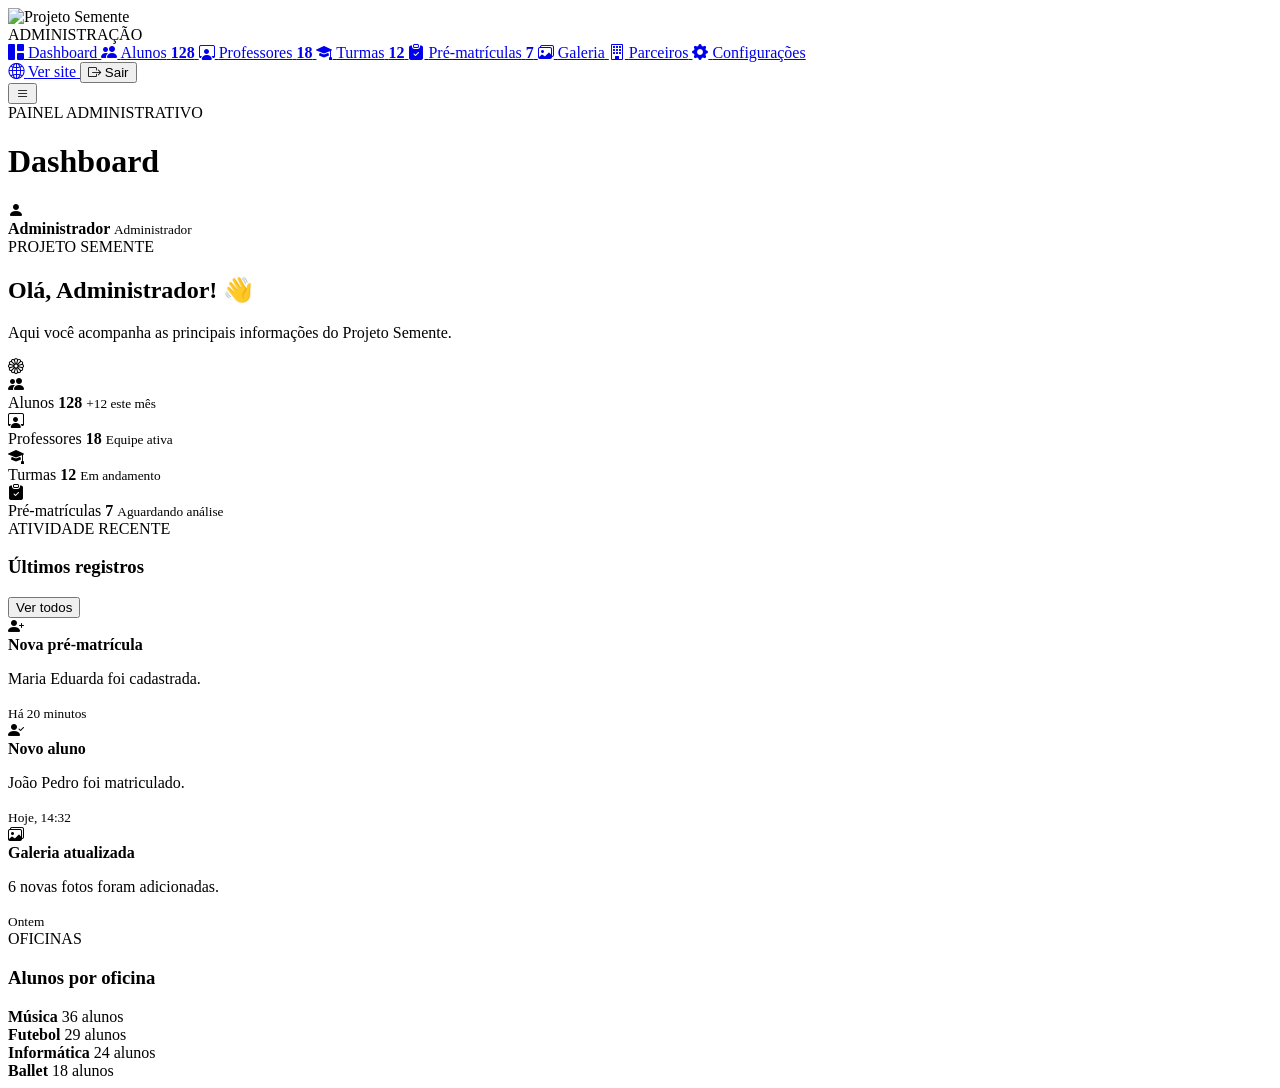
==== admin.html @ 44151a9a "Add files via upload" ====
<!DOCTYPE html>
<html lang="pt-BR">

<head>

    <meta charset="UTF-8">

    <meta
        name="viewport"
        content="width=device-width, initial-scale=1.0">

    <title>Painel Administrativo | Projeto Semente</title>

    <link
        rel="icon"
        type="image/png"
        href="assets/img/favicon.png">

    <link
        rel="preconnect"
        href="https://fonts.googleapis.com">

    <link
        rel="preconnect"
        href="https://fonts.gstatic.com"
        crossorigin>

    <link
        href="https://fonts.googleapis.com/css2?family=Poppins:wght@300;400;500;600;700;800&display=swap"
        rel="stylesheet">

    <link
        rel="stylesheet"
        href="https://cdn.jsdelivr.net/npm/bootstrap-icons@1.13.1/font/bootstrap-icons.min.css">

    <link
        rel="stylesheet"
        href="assets/css/admin.css">

</head>

<body>

<div class="admin-layout">

    <!-- =====================================================
         SIDEBAR
    ====================================================== -->

    <aside class="sidebar" id="sidebar">

        <div class="sidebar-logo">

            <img
                src="assets/img/logo-branca1.png"
                alt="Projeto Semente">

        </div>

        <div class="sidebar-label">
            ADMINISTRAÇÃO
        </div>

        <nav class="sidebar-menu">

            <a
                href="#"
                class="menu-item active">

                <i class="bi bi-grid-1x2-fill"></i>

                <span>Dashboard</span>

            </a>

            <a href="#" class="menu-item">

                <i class="bi bi-people-fill"></i>

                <span>Alunos</span>

                <b>128</b>

            </a>

            <a href="#" class="menu-item">

                <i class="bi bi-person-workspace"></i>

                <span>Professores</span>

                <b>18</b>

            </a>

            <a href="#" class="menu-item">

                <i class="bi bi-mortarboard-fill"></i>

                <span>Turmas</span>

                <b>12</b>

            </a>

            <a href="#" class="menu-item">

                <i class="bi bi-clipboard-check-fill"></i>

                <span>Pré-matrículas</span>

                <b class="badge">7</b>

            </a>

            <a href="#" class="menu-item">

                <i class="bi bi-images"></i>

                <span>Galeria</span>

            </a>

            <a href="#" class="menu-item">

                <i class="bi bi-building"></i>

                <span>Parceiros</span>

            </a>

            <a href="#" class="menu-item">

                <i class="bi bi-gear-fill"></i>

                <span>Configurações</span>

            </a>

        </nav>

        <div class="sidebar-bottom">

            <a
                href="index.html"
                class="menu-item">

                <i class="bi bi-globe2"></i>

                <span>Ver site</span>

            </a>

            <button
                type="button"
                id="btnSair"
                class="menu-item logout">

                <i class="bi bi-box-arrow-right"></i>

                <span>Sair</span>

            </button>

        </div>

    </aside>


    <!-- =====================================================
         CONTEÚDO
    ====================================================== -->

    <main class="admin-main">

        <header class="admin-header">

            <button
                id="btnSidebar"
                class="mobile-menu">

                <i class="bi bi-list"></i>

            </button>

            <div>

                <span class="header-label">
                    PAINEL ADMINISTRATIVO
                </span>

                <h1>
                    Dashboard
                </h1>

            </div>

            <div class="admin-user">

                <div class="user-avatar">

                    <i class="bi bi-person-fill"></i>

                </div>

                <div>

                    <strong id="nomeUsuario">
                        Administrador
                    </strong>

                    <small>
                        Administrador
                    </small>

                </div>

            </div>

        </header>


        <!-- =================================================
             DASHBOARD
        ================================================== -->

        <section class="dashboard">

            <div class="welcome-card">

                <div>

                    <span>
                        PROJETO SEMENTE
                    </span>

                    <h2>
                        Olá, Administrador! 👋
                    </h2>

                    <p>
                        Aqui você acompanha as principais
                        informações do Projeto Semente.
                    </p>

                </div>

                <i class="bi bi-flower1"></i>

            </div>


            <!-- CARDS -->

            <div class="stats-grid">

                <article class="stat-card">

                    <div class="stat-icon green">
                        <i class="bi bi-people-fill"></i>
                    </div>

                    <div>
                        <span>Alunos</span>
                        <strong>128</strong>
                        <small>
                            +12 este mês
                        </small>
                    </div>

                </article>


                <article class="stat-card">

                    <div class="stat-icon blue">
                        <i class="bi bi-person-workspace"></i>
                    </div>

                    <div>
                        <span>Professores</span>
                        <strong>18</strong>
                        <small>
                            Equipe ativa
                        </small>
                    </div>

                </article>


                <article class="stat-card">

                    <div class="stat-icon orange">
                        <i class="bi bi-mortarboard-fill"></i>
                    </div>

                    <div>
                        <span>Turmas</span>
                        <strong>12</strong>
                        <small>
                            Em andamento
                        </small>
                    </div>

                </article>


                <article class="stat-card">

                    <div class="stat-icon purple">
                        <i class="bi bi-clipboard-check-fill"></i>
                    </div>

                    <div>
                        <span>Pré-matrículas</span>
                        <strong>7</strong>
                        <small>
                            Aguardando análise
                        </small>
                    </div>

                </article>

            </div>


            <!-- =================================================
                 ATIVIDADES
            ================================================== -->

            <div class="dashboard-grid">

                <section class="panel">

                    <div class="panel-header">

                        <div>

                            <span>
                                ATIVIDADE RECENTE
                            </span>

                            <h3>
                                Últimos registros
                            </h3>

                        </div>

                        <button>
                            Ver todos
                        </button>

                    </div>

                    <div class="activity-list">

                        <div class="activity">

                            <div class="activity-icon green">
                                <i class="bi bi-person-plus-fill"></i>
                            </div>

                            <div>

                                <strong>
                                    Nova pré-matrícula
                                </strong>

                                <p>
                                    Maria Eduarda foi cadastrada.
                                </p>

                                <small>
                                    Há 20 minutos
                                </small>

                            </div>

                        </div>


                        <div class="activity">

                            <div class="activity-icon blue">
                                <i class="bi bi-person-check-fill"></i>
                            </div>

                            <div>

                                <strong>
                                    Novo aluno
                                </strong>

                                <p>
                                    João Pedro foi matriculado.
                                </p>

                                <small>
                                    Hoje, 14:32
                                </small>

                            </div>

                        </div>


                        <div class="activity">

                            <div class="activity-icon orange">
                                <i class="bi bi-images"></i>
                            </div>

                            <div>

                                <strong>
                                    Galeria atualizada
                                </strong>

                                <p>
                                    6 novas fotos foram adicionadas.
                                </p>

                                <small>
                                    Ontem
                                </small>

                            </div>

                        </div>

                    </div>

                </section>


                <!-- OFICINAS -->

                <section class="panel">

                    <div class="panel-header">

                        <div>

                            <span>
                                OFICINAS
                            </span>

                            <h3>
                                Alunos por oficina
                            </h3>

                        </div>

                    </div>

                    <div class="oficina-list">

                        <div class="oficina">

                            <div>

                                <strong>
                                    Música
                                </strong>

                                <span>
                                    36 alunos
                                </span>

                            </div>

                            <div class="progress">

                                <span
                                    style="width: 78%">
                                </span>

                            </div>

                        </div>


                        <div class="oficina">

                            <div>

                                <strong>
                                    Futebol
                                </strong>

                                <span>
                                    29 alunos
                                </span>

                            </div>

                            <div class="progress">

                                <span
                                    style="width: 64%">
                                </span>

                            </div>

                        </div>


                        <div class="oficina">

                            <div>

                                <strong>
                                    Informática
                                </strong>

                                <span>
                                    24 alunos
                                </span>

                            </div>

                            <div class="progress">

                                <span
                                    style="width: 52%">
                                </span>

                            </div>

                        </div>


                        <div class="oficina">

                            <div>

                                <strong>
                                    Ballet
                                </strong>

                                <span>
                                    18 alunos
                                </span>

                            </div>

                            <div class="progress">

                                <span
                                    style="width: 40%">
                                </span>

                            </div>

                        </div>

                    </div>

                </section>

            </div>

        </section>

    </main>

</div>

<script src="assets/js/admin.js"></script>

</body>
</html>
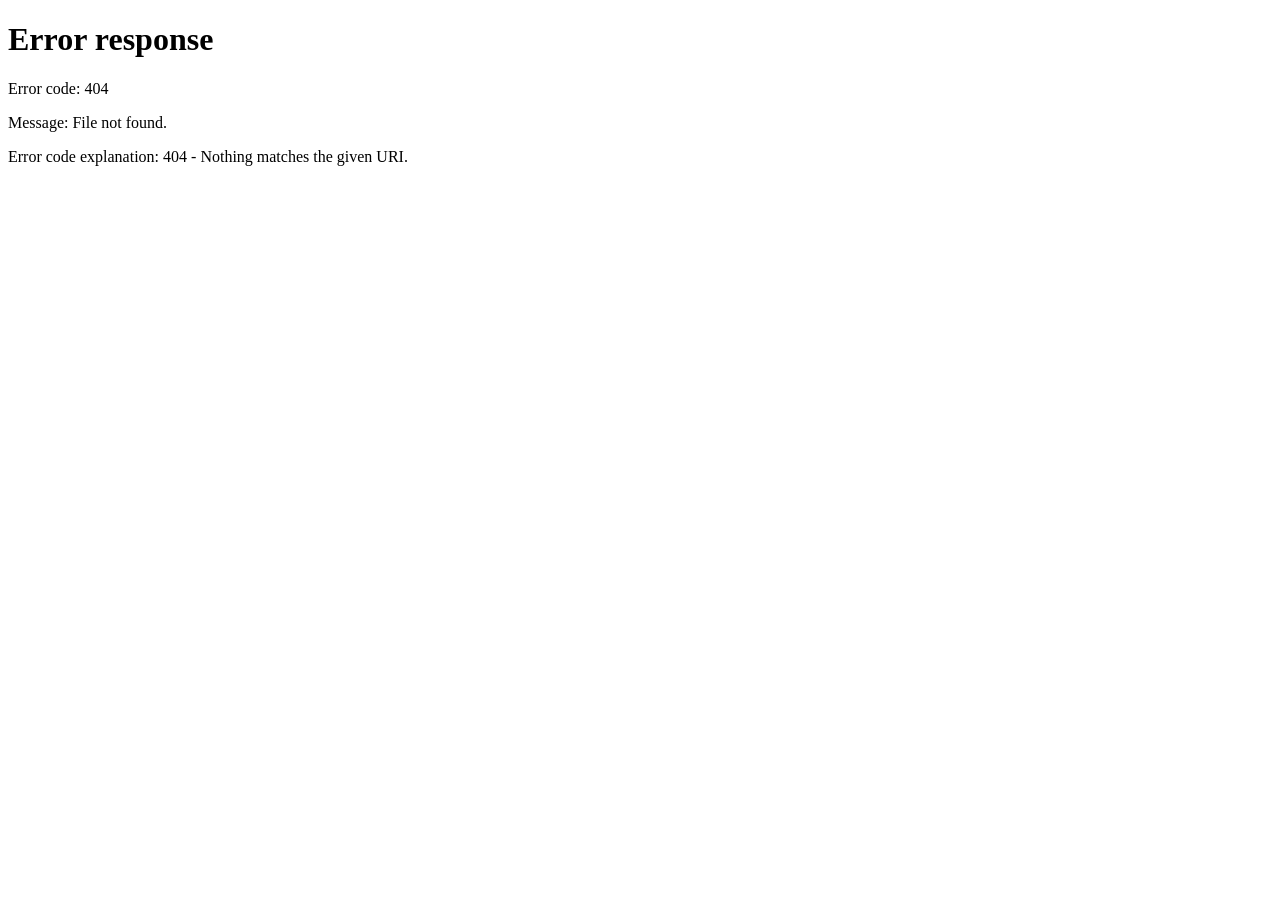
==== commit ebf7cb25: "Create admin.html" ====
--- a/admin.html
+++ b/admin.html
@@ -1,572 +1,572 @@
-<!DOCTYPE html>
-<html lang="pt-BR">
-
-<head>
-
-    <meta charset="UTF-8">
-
-    <meta
-        name="viewport"
-        content="width=device-width, initial-scale=1.0">
-
-    <title>Painel Administrativo | Projeto Semente</title>
-
-    <link
-        rel="icon"
-        type="image/png"
-        href="assets/img/favicon.png">
-
-    <link
-        rel="preconnect"
-        href="https://fonts.googleapis.com">
-
-    <link
-        rel="preconnect"
-        href="https://fonts.gstatic.com"
-        crossorigin>
-
-    <link
-        href="https://fonts.googleapis.com/css2?family=Poppins:wght@300;400;500;600;700;800&display=swap"
-        rel="stylesheet">
-
-    <link
-        rel="stylesheet"
-        href="https://cdn.jsdelivr.net/npm/bootstrap-icons@1.13.1/font/bootstrap-icons.min.css">
-
-    <link
-        rel="stylesheet"
-        href="assets/css/admin.css">
-
-</head>
-
-<body>
-
-<div class="admin-layout">
-
-    <!-- =====================================================
-         SIDEBAR
-    ====================================================== -->
-
-    <aside class="sidebar" id="sidebar">
-
-        <div class="sidebar-logo">
-
-            <img
-                src="assets/img/logo-branca1.png"
-                alt="Projeto Semente">
-
-        </div>
-
-        <div class="sidebar-label">
-            ADMINISTRAÇÃO
-        </div>
-
-        <nav class="sidebar-menu">
-
-            <a
-                href="#"
-                class="menu-item active">
-
-                <i class="bi bi-grid-1x2-fill"></i>
-
-                <span>Dashboard</span>
-
-            </a>
-
-            <a href="#" class="menu-item">
-
-                <i class="bi bi-people-fill"></i>
-
-                <span>Alunos</span>
-
-                <b>128</b>
-
-            </a>
-
-            <a href="#" class="menu-item">
-
-                <i class="bi bi-person-workspace"></i>
-
-                <span>Professores</span>
-
-                <b>18</b>
-
-            </a>
-
-            <a href="#" class="menu-item">
-
-                <i class="bi bi-mortarboard-fill"></i>
-
-                <span>Turmas</span>
-
-                <b>12</b>
-
-            </a>
-
-            <a href="#" class="menu-item">
-
-                <i class="bi bi-clipboard-check-fill"></i>
-
-                <span>Pré-matrículas</span>
-
-                <b class="badge">7</b>
-
-            </a>
-
-            <a href="#" class="menu-item">
-
-                <i class="bi bi-images"></i>
-
-                <span>Galeria</span>
-
-            </a>
-
-            <a href="#" class="menu-item">
-
-                <i class="bi bi-building"></i>
-
-                <span>Parceiros</span>
-
-            </a>
-
-            <a href="#" class="menu-item">
-
-                <i class="bi bi-gear-fill"></i>
-
-                <span>Configurações</span>
-
-            </a>
-
-        </nav>
-
-        <div class="sidebar-bottom">
-
-            <a
-                href="index.html"
-                class="menu-item">
-
-                <i class="bi bi-globe2"></i>
-
-                <span>Ver site</span>
-
-            </a>
-
-            <button
-                type="button"
-                id="btnSair"
-                class="menu-item logout">
-
-                <i class="bi bi-box-arrow-right"></i>
-
-                <span>Sair</span>
-
-            </button>
-
-        </div>
-
-    </aside>
-
-
-    <!-- =====================================================
-         CONTEÚDO
-    ====================================================== -->
-
-    <main class="admin-main">
-
-        <header class="admin-header">
-
-            <button
-                id="btnSidebar"
-                class="mobile-menu">
-
-                <i class="bi bi-list"></i>
-
-            </button>
-
-            <div>
-
-                <span class="header-label">
-                    PAINEL ADMINISTRATIVO
-                </span>
-
-                <h1>
-                    Dashboard
-                </h1>
-
-            </div>
-
-            <div class="admin-user">
-
-                <div class="user-avatar">
-
-                    <i class="bi bi-person-fill"></i>
-
-                </div>
-
-                <div>
-
-                    <strong id="nomeUsuario">
-                        Administrador
-                    </strong>
-
-                    <small>
-                        Administrador
-                    </small>
-
-                </div>
-
-            </div>
-
-        </header>
-
-
-        <!-- =================================================
-             DASHBOARD
-        ================================================== -->
-
-        <section class="dashboard">
-
-            <div class="welcome-card">
-
-                <div>
-
-                    <span>
-                        PROJETO SEMENTE
-                    </span>
-
-                    <h2>
-                        Olá, Administrador! 👋
-                    </h2>
-
-                    <p>
-                        Aqui você acompanha as principais
-                        informações do Projeto Semente.
-                    </p>
-
-                </div>
-
-                <i class="bi bi-flower1"></i>
-
-            </div>
-
-
-            <!-- CARDS -->
-
-            <div class="stats-grid">
-
-                <article class="stat-card">
-
-                    <div class="stat-icon green">
-                        <i class="bi bi-people-fill"></i>
-                    </div>
-
-                    <div>
-                        <span>Alunos</span>
-                        <strong>128</strong>
-                        <small>
-                            +12 este mês
-                        </small>
-                    </div>
-
-                </article>
-
-
-                <article class="stat-card">
-
-                    <div class="stat-icon blue">
-                        <i class="bi bi-person-workspace"></i>
-                    </div>
-
-                    <div>
-                        <span>Professores</span>
-                        <strong>18</strong>
-                        <small>
-                            Equipe ativa
-                        </small>
-                    </div>
-
-                </article>
-
-
-                <article class="stat-card">
-
-                    <div class="stat-icon orange">
-                        <i class="bi bi-mortarboard-fill"></i>
-                    </div>
-
-                    <div>
-                        <span>Turmas</span>
-                        <strong>12</strong>
-                        <small>
-                            Em andamento
-                        </small>
-                    </div>
-
-                </article>
-
-
-                <article class="stat-card">
-
-                    <div class="stat-icon purple">
-                        <i class="bi bi-clipboard-check-fill"></i>
-                    </div>
-
-                    <div>
-                        <span>Pré-matrículas</span>
-                        <strong>7</strong>
-                        <small>
-                            Aguardando análise
-                        </small>
-                    </div>
-
-                </article>
-
-            </div>
-
-
-            <!-- =================================================
-                 ATIVIDADES
-            ================================================== -->
-
-            <div class="dashboard-grid">
-
-                <section class="panel">
-
-                    <div class="panel-header">
-
-                        <div>
-
-                            <span>
-                                ATIVIDADE RECENTE
-                            </span>
-
-                            <h3>
-                                Últimos registros
-                            </h3>
-
-                        </div>
-
-                        <button>
-                            Ver todos
-                        </button>
-
-                    </div>
-
-                    <div class="activity-list">
-
-                        <div class="activity">
-
-                            <div class="activity-icon green">
-                                <i class="bi bi-person-plus-fill"></i>
-                            </div>
-
-                            <div>
-
-                                <strong>
-                                    Nova pré-matrícula
-                                </strong>
-
-                                <p>
-                                    Maria Eduarda foi cadastrada.
-                                </p>
-
-                                <small>
-                                    Há 20 minutos
-                                </small>
-
-                            </div>
-
-                        </div>
-
-
-                        <div class="activity">
-
-                            <div class="activity-icon blue">
-                                <i class="bi bi-person-check-fill"></i>
-                            </div>
-
-                            <div>
-
-                                <strong>
-                                    Novo aluno
-                                </strong>
-
-                                <p>
-                                    João Pedro foi matriculado.
-                                </p>
-
-                                <small>
-                                    Hoje, 14:32
-                                </small>
-
-                            </div>
-
-                        </div>
-
-
-                        <div class="activity">
-
-                            <div class="activity-icon orange">
-                                <i class="bi bi-images"></i>
-                            </div>
-
-                            <div>
-
-                                <strong>
-                                    Galeria atualizada
-                                </strong>
-
-                                <p>
-                                    6 novas fotos foram adicionadas.
-                                </p>
-
-                                <small>
-                                    Ontem
-                                </small>
-
-                            </div>
-
-                        </div>
-
-                    </div>
-
-                </section>
-
-
-                <!-- OFICINAS -->
-
-                <section class="panel">
-
-                    <div class="panel-header">
-
-                        <div>
-
-                            <span>
-                                OFICINAS
-                            </span>
-
-                            <h3>
-                                Alunos por oficina
-                            </h3>
-
-                        </div>
-
-                    </div>
-
-                    <div class="oficina-list">
-
-                        <div class="oficina">
-
-                            <div>
-
-                                <strong>
-                                    Música
-                                </strong>
-
-                                <span>
-                                    36 alunos
-                                </span>
-
-                            </div>
-
-                            <div class="progress">
-
-                                <span
-                                    style="width: 78%">
-                                </span>
-
-                            </div>
-
-                        </div>
-
-
-                        <div class="oficina">
-
-                            <div>
-
-                                <strong>
-                                    Futebol
-                                </strong>
-
-                                <span>
-                                    29 alunos
-                                </span>
-
-                            </div>
-
-                            <div class="progress">
-
-                                <span
-                                    style="width: 64%">
-                                </span>
-
-                            </div>
-
-                        </div>
-
-
-                        <div class="oficina">
-
-                            <div>
-
-                                <strong>
-                                    Informática
-                                </strong>
-
-                                <span>
-                                    24 alunos
-                                </span>
-
-                            </div>
-
-                            <div class="progress">
-
-                                <span
-                                    style="width: 52%">
-                                </span>
-
-                            </div>
-
-                        </div>
-
-
-                        <div class="oficina">
-
-                            <div>
-
-                                <strong>
-                                    Ballet
-                                </strong>
-
-                                <span>
-                                    18 alunos
-                                </span>
-
-                            </div>
-
-                            <div class="progress">
-
-                                <span
-                                    style="width: 40%">
-                                </span>
-
-                            </div>
-
-                        </div>
-
-                    </div>
-
-                </section>
-
-            </div>
-
-        </section>
-
-    </main>
-
-</div>
-
-<script src="assets/js/admin.js"></script>
-
-</body>
-</html>+<!DOCTYPE html>
+<html lang="pt-BR">
+
+<head>
+
+    <meta charset="UTF-8">
+
+    <meta
+        name="viewport"
+        content="width=device-width, initial-scale=1.0">
+
+    <title>Painel Administrativo | Projeto Semente</title>
+
+    <link
+        rel="icon"
+        type="image/png"
+        href="assets/img/favicon.png">
+
+    <link
+        rel="preconnect"
+        href="https://fonts.googleapis.com">
+
+    <link
+        rel="preconnect"
+        href="https://fonts.gstatic.com"
+        crossorigin>
+
+    <link
+        href="https://fonts.googleapis.com/css2?family=Poppins:wght@300;400;500;600;700;800&display=swap"
+        rel="stylesheet">
+
+    <link
+        rel="stylesheet"
+        href="https://cdn.jsdelivr.net/npm/bootstrap-icons@1.13.1/font/bootstrap-icons.min.css">
+
+    <link
+        rel="stylesheet"
+        href="assets/css/admin.css">
+
+</head>
+
+<body>
+
+<div class="admin-layout">
+
+    <!-- =====================================================
+         SIDEBAR
+    ====================================================== -->
+
+    <aside class="sidebar" id="sidebar">
+
+        <div class="sidebar-logo">
+
+            <img
+                src="assets/img/logo-branca1.png"
+                alt="Projeto Semente">
+
+        </div>
+
+        <div class="sidebar-label">
+            ADMINISTRAÇÃO
+        </div>
+
+        <nav class="sidebar-menu">
+
+            <a
+                href="#"
+                class="menu-item active">
+
+                <i class="bi bi-grid-1x2-fill"></i>
+
+                <span>Dashboard</span>
+
+            </a>
+
+            <a href="#" class="menu-item">
+
+                <i class="bi bi-people-fill"></i>
+
+                <span>Alunos</span>
+
+                <b>128</b>
+
+            </a>
+
+            <a href="#" class="menu-item">
+
+                <i class="bi bi-person-workspace"></i>
+
+                <span>Professores</span>
+
+                <b>18</b>
+
+            </a>
+
+            <a href="#" class="menu-item">
+
+                <i class="bi bi-mortarboard-fill"></i>
+
+                <span>Turmas</span>
+
+                <b>12</b>
+
+            </a>
+
+            <a href="#" class="menu-item">
+
+                <i class="bi bi-clipboard-check-fill"></i>
+
+                <span>Pré-matrículas</span>
+
+                <b class="badge">7</b>
+
+            </a>
+
+            <a href="#" class="menu-item">
+
+                <i class="bi bi-images"></i>
+
+                <span>Galeria</span>
+
+            </a>
+
+            <a href="#" class="menu-item">
+
+                <i class="bi bi-building"></i>
+
+                <span>Parceiros</span>
+
+            </a>
+
+            <a href="#" class="menu-item">
+
+                <i class="bi bi-gear-fill"></i>
+
+                <span>Configurações</span>
+
+            </a>
+
+        </nav>
+
+        <div class="sidebar-bottom">
+
+            <a
+                href="index.html"
+                class="menu-item">
+
+                <i class="bi bi-globe2"></i>
+
+                <span>Ver site</span>
+
+            </a>
+
+            <button
+                type="button"
+                id="btnSair"
+                class="menu-item logout">
+
+                <i class="bi bi-box-arrow-right"></i>
+
+                <span>Sair</span>
+
+            </button>
+
+        </div>
+
+    </aside>
+
+
+    <!-- =====================================================
+         CONTEÚDO
+    ====================================================== -->
+
+    <main class="admin-main">
+
+        <header class="admin-header">
+
+            <button
+                id="btnSidebar"
+                class="mobile-menu">
+
+                <i class="bi bi-list"></i>
+
+            </button>
+
+            <div>
+
+                <span class="header-label">
+                    PAINEL ADMINISTRATIVO
+                </span>
+
+                <h1>
+                    Dashboard
+                </h1>
+
+            </div>
+
+            <div class="admin-user">
+
+                <div class="user-avatar">
+
+                    <i class="bi bi-person-fill"></i>
+
+                </div>
+
+                <div>
+
+                    <strong id="nomeUsuario">
+                        Administrador
+                    </strong>
+
+                    <small>
+                        Administrador
+                    </small>
+
+                </div>
+
+            </div>
+
+        </header>
+
+
+        <!-- =================================================
+             DASHBOARD
+        ================================================== -->
+
+        <section class="dashboard">
+
+            <div class="welcome-card">
+
+                <div>
+
+                    <span>
+                        PROJETO SEMENTE
+                    </span>
+
+                    <h2>
+                        Olá, Administrador! 👋
+                    </h2>
+
+                    <p>
+                        Aqui você acompanha as principais
+                        informações do Projeto Semente.
+                    </p>
+
+                </div>
+
+                <i class="bi bi-flower1"></i>
+
+            </div>
+
+
+            <!-- CARDS -->
+
+            <div class="stats-grid">
+
+                <article class="stat-card">
+
+                    <div class="stat-icon green">
+                        <i class="bi bi-people-fill"></i>
+                    </div>
+
+                    <div>
+                        <span>Alunos</span>
+                        <strong>128</strong>
+                        <small>
+                            +12 este mês
+                        </small>
+                    </div>
+
+                </article>
+
+
+                <article class="stat-card">
+
+                    <div class="stat-icon blue">
+                        <i class="bi bi-person-workspace"></i>
+                    </div>
+
+                    <div>
+                        <span>Professores</span>
+                        <strong>18</strong>
+                        <small>
+                            Equipe ativa
+                        </small>
+                    </div>
+
+                </article>
+
+
+                <article class="stat-card">
+
+                    <div class="stat-icon orange">
+                        <i class="bi bi-mortarboard-fill"></i>
+                    </div>
+
+                    <div>
+                        <span>Turmas</span>
+                        <strong>12</strong>
+                        <small>
+                            Em andamento
+                        </small>
+                    </div>
+
+                </article>
+
+
+                <article class="stat-card">
+
+                    <div class="stat-icon purple">
+                        <i class="bi bi-clipboard-check-fill"></i>
+                    </div>
+
+                    <div>
+                        <span>Pré-matrículas</span>
+                        <strong>7</strong>
+                        <small>
+                            Aguardando análise
+                        </small>
+                    </div>
+
+                </article>
+
+            </div>
+
+
+            <!-- =================================================
+                 ATIVIDADES
+            ================================================== -->
+
+            <div class="dashboard-grid">
+
+                <section class="panel">
+
+                    <div class="panel-header">
+
+                        <div>
+
+                            <span>
+                                ATIVIDADE RECENTE
+                            </span>
+
+                            <h3>
+                                Últimos registros
+                            </h3>
+
+                        </div>
+
+                        <button>
+                            Ver todos
+                        </button>
+
+                    </div>
+
+                    <div class="activity-list">
+
+                        <div class="activity">
+
+                            <div class="activity-icon green">
+                                <i class="bi bi-person-plus-fill"></i>
+                            </div>
+
+                            <div>
+
+                                <strong>
+                                    Nova pré-matrícula
+                                </strong>
+
+                                <p>
+                                    Maria Eduarda foi cadastrada.
+                                </p>
+
+                                <small>
+                                    Há 20 minutos
+                                </small>
+
+                            </div>
+
+                        </div>
+
+
+                        <div class="activity">
+
+                            <div class="activity-icon blue">
+                                <i class="bi bi-person-check-fill"></i>
+                            </div>
+
+                            <div>
+
+                                <strong>
+                                    Novo aluno
+                                </strong>
+
+                                <p>
+                                    João Pedro foi matriculado.
+                                </p>
+
+                                <small>
+                                    Hoje, 14:32
+                                </small>
+
+                            </div>
+
+                        </div>
+
+
+                        <div class="activity">
+
+                            <div class="activity-icon orange">
+                                <i class="bi bi-images"></i>
+                            </div>
+
+                            <div>
+
+                                <strong>
+                                    Galeria atualizada
+                                </strong>
+
+                                <p>
+                                    6 novas fotos foram adicionadas.
+                                </p>
+
+                                <small>
+                                    Ontem
+                                </small>
+
+                            </div>
+
+                        </div>
+
+                    </div>
+
+                </section>
+
+
+                <!-- OFICINAS -->
+
+                <section class="panel">
+
+                    <div class="panel-header">
+
+                        <div>
+
+                            <span>
+                                OFICINAS
+                            </span>
+
+                            <h3>
+                                Alunos por oficina
+                            </h3>
+
+                        </div>
+
+                    </div>
+
+                    <div class="oficina-list">
+
+                        <div class="oficina">
+
+                            <div>
+
+                                <strong>
+                                    Música
+                                </strong>
+
+                                <span>
+                                    36 alunos
+                                </span>
+
+                            </div>
+
+                            <div class="progress">
+
+                                <span
+                                    style="width: 78%">
+                                </span>
+
+                            </div>
+
+                        </div>
+
+
+                        <div class="oficina">
+
+                            <div>
+
+                                <strong>
+                                    Futebol
+                                </strong>
+
+                                <span>
+                                    29 alunos
+                                </span>
+
+                            </div>
+
+                            <div class="progress">
+
+                                <span
+                                    style="width: 64%">
+                                </span>
+
+                            </div>
+
+                        </div>
+
+
+                        <div class="oficina">
+
+                            <div>
+
+                                <strong>
+                                    Informática
+                                </strong>
+
+                                <span>
+                                    24 alunos
+                                </span>
+
+                            </div>
+
+                            <div class="progress">
+
+                                <span
+                                    style="width: 52%">
+                                </span>
+
+                            </div>
+
+                        </div>
+
+
+                        <div class="oficina">
+
+                            <div>
+
+                                <strong>
+                                    Ballet
+                                </strong>
+
+                                <span>
+                                    18 alunos
+                                </span>
+
+                            </div>
+
+                            <div class="progress">
+
+                                <span
+                                    style="width: 40%">
+                                </span>
+
+                            </div>
+
+                        </div>
+
+                    </div>
+
+                </section>
+
+            </div>
+
+        </section>
+
+    </main>
+
+</div>
+
+<script src="assets/js/admin.js"></script>
+
+</body>
+</html>
--- a/assets/css/admin.css
+++ b/assets/css/admin.css
@@ -0,0 +1,690 @@
+:root {
+    --verde: #05401F;
+    --verde-2: #07552A;
+    --verde-claro: #8DA632;
+
+    --fundo: #f4f6f2;
+    --branco: #ffffff;
+
+    --texto: #1f2937;
+    --texto-suave: #6b7280;
+
+    --borda: #e5e7eb;
+
+    --sidebar: 260px;
+}
+
+* {
+    margin: 0;
+    padding: 0;
+    box-sizing: border-box;
+}
+
+body {
+    font-family: "Poppins", sans-serif;
+
+    background: var(--fundo);
+
+    color: var(--texto);
+}
+
+button,
+a {
+    font-family: inherit;
+}
+
+.admin-layout {
+    min-height: 100vh;
+
+    display: flex;
+}
+
+
+/* =========================================================
+   SIDEBAR
+========================================================= */
+
+.sidebar {
+    position: fixed;
+
+    left: 0;
+    top: 0;
+
+    width: var(--sidebar);
+    height: 100vh;
+
+    background: var(--verde);
+
+    color: white;
+
+    display: flex;
+    flex-direction: column;
+
+    z-index: 1000;
+}
+
+.sidebar-logo {
+    height: 90px;
+
+    display: flex;
+    align-items: center;
+
+    padding: 20px 25px;
+
+    border-bottom: 1px solid rgba(255,255,255,.1);
+}
+
+.sidebar-logo img {
+    width: 145px;
+}
+
+.sidebar-label {
+    padding: 25px 25px 10px;
+
+    font-size: .65rem;
+
+    font-weight: 700;
+
+    letter-spacing: 1.5px;
+
+    color: rgba(255,255,255,.45);
+}
+
+.sidebar-menu {
+    padding: 0 12px;
+
+    display: flex;
+    flex-direction: column;
+
+    gap: 4px;
+}
+
+.menu-item {
+    min-height: 46px;
+
+    display: flex;
+    align-items: center;
+
+    gap: 13px;
+
+    padding: 0 14px;
+
+    border-radius: 9px;
+
+    color: rgba(255,255,255,.72);
+
+    text-decoration: none;
+
+    font-size: .84rem;
+
+    border: 0;
+
+    background: transparent;
+
+    cursor: pointer;
+
+    width: 100%;
+
+    text-align: left;
+}
+
+.menu-item i {
+    font-size: 1.05rem;
+
+    width: 20px;
+
+    text-align: center;
+}
+
+.menu-item span {
+    flex: 1;
+}
+
+.menu-item b {
+    font-size: .7rem;
+
+    background: rgba(255,255,255,.1);
+
+    padding: 3px 7px;
+
+    border-radius: 20px;
+}
+
+.menu-item .badge {
+    background: var(--verde-claro);
+    color: white;
+}
+
+.menu-item:hover,
+.menu-item.active {
+    background: rgba(255,255,255,.1);
+
+    color: white;
+}
+
+.sidebar-bottom {
+    margin-top: auto;
+
+    padding: 15px 12px;
+
+    border-top: 1px solid rgba(255,255,255,.1);
+}
+
+.logout {
+    color: #ffb4b4;
+}
+
+
+/* =========================================================
+   MAIN
+========================================================= */
+
+.admin-main {
+    width: calc(100% - var(--sidebar));
+
+    margin-left: var(--sidebar);
+
+    min-height: 100vh;
+}
+
+
+/* =========================================================
+   HEADER
+========================================================= */
+
+.admin-header {
+    min-height: 90px;
+
+    background: white;
+
+    border-bottom: 1px solid var(--borda);
+
+    padding: 20px 35px;
+
+    display: flex;
+    align-items: center;
+}
+
+.header-label {
+    font-size: .65rem;
+
+    font-weight: 700;
+
+    color: var(--verde-claro);
+
+    letter-spacing: 1.5px;
+}
+
+.admin-header h1 {
+    font-size: 1.5rem;
+
+    color: var(--verde);
+
+    margin-top: 2px;
+}
+
+.admin-user {
+    margin-left: auto;
+
+    display: flex;
+
+    align-items: center;
+
+    gap: 10px;
+}
+
+.user-avatar {
+    width: 42px;
+    height: 42px;
+
+    border-radius: 50%;
+
+    background: #edf2e6;
+
+    color: var(--verde);
+
+    display: flex;
+    align-items: center;
+    justify-content: center;
+
+    font-size: 1.1rem;
+}
+
+.admin-user strong {
+    display: block;
+
+    font-size: .8rem;
+}
+
+.admin-user small {
+    color: var(--texto-suave);
+
+    font-size: .7rem;
+}
+
+
+/* =========================================================
+   DASHBOARD
+========================================================= */
+
+.dashboard {
+    padding: 35px;
+}
+
+
+/* WELCOME */
+
+.welcome-card {
+    min-height: 180px;
+
+    padding: 30px 35px;
+
+    border-radius: 18px;
+
+    background:
+        linear-gradient(
+            110deg,
+            var(--verde),
+            #087036
+        );
+
+    color: white;
+
+    display: flex;
+    align-items: center;
+
+    justify-content: space-between;
+
+    overflow: hidden;
+}
+
+.welcome-card span {
+    font-size: .65rem;
+
+    letter-spacing: 1.5px;
+
+    font-weight: 700;
+
+    color: #b6bf6f;
+}
+
+.welcome-card h2 {
+    font-size: 1.6rem;
+
+    margin: 7px 0;
+}
+
+.welcome-card p {
+    color: rgba(255,255,255,.75);
+
+    font-size: .85rem;
+}
+
+.welcome-card > i {
+    font-size: 7rem;
+
+    color: rgba(255,255,255,.08);
+
+    margin-right: 30px;
+}
+
+
+/* =========================================================
+   STATS
+========================================================= */
+
+.stats-grid {
+    margin-top: 25px;
+
+    display: grid;
+
+    grid-template-columns:
+        repeat(4, 1fr);
+
+    gap: 18px;
+}
+
+.stat-card {
+    background: white;
+
+    border: 1px solid var(--borda);
+
+    border-radius: 15px;
+
+    padding: 22px;
+
+    display: flex;
+
+    align-items: center;
+
+    gap: 15px;
+}
+
+.stat-icon {
+    width: 50px;
+    height: 50px;
+
+    border-radius: 12px;
+
+    display: flex;
+
+    align-items: center;
+    justify-content: center;
+
+    font-size: 1.3rem;
+}
+
+.stat-icon.green {
+    background: #eaf4e5;
+    color: #438026;
+}
+
+.stat-icon.blue {
+    background: #e8f1f8;
+    color: #3174a8;
+}
+
+.stat-icon.orange {
+    background: #fff1dc;
+    color: #c57b16;
+}
+
+.stat-icon.purple {
+    background: #f0e9f7;
+    color: #8051a5;
+}
+
+.stat-card span {
+    display: block;
+
+    font-size: .72rem;
+
+    color: var(--texto-suave);
+}
+
+.stat-card strong {
+    display: block;
+
+    font-size: 1.5rem;
+
+    color: var(--verde);
+
+    line-height: 1.3;
+}
+
+.stat-card small {
+    font-size: .65rem;
+
+    color: var(--verde-claro);
+}
+
+
+/* =========================================================
+   PAINÉIS
+========================================================= */
+
+.dashboard-grid {
+    margin-top: 25px;
+
+    display: grid;
+
+    grid-template-columns:
+        1.2fr .8fr;
+
+    gap: 20px;
+}
+
+.panel {
+    background: white;
+
+    border: 1px solid var(--borda);
+
+    border-radius: 15px;
+
+    padding: 25px;
+}
+
+.panel-header {
+    display: flex;
+
+    justify-content: space-between;
+
+    align-items: center;
+
+    margin-bottom: 20px;
+}
+
+.panel-header span {
+    color: var(--verde-claro);
+
+    font-size: .62rem;
+
+    font-weight: 700;
+
+    letter-spacing: 1.2px;
+}
+
+.panel-header h3 {
+    color: var(--verde);
+
+    font-size: 1rem;
+}
+
+.panel-header button {
+    border: 0;
+
+    background: transparent;
+
+    color: var(--verde-claro);
+
+    font-size: .7rem;
+
+    cursor: pointer;
+}
+
+
+/* =========================================================
+   ATIVIDADES
+========================================================= */
+
+.activity-list {
+    display: flex;
+
+    flex-direction: column;
+
+    gap: 18px;
+}
+
+.activity {
+    display: flex;
+
+    gap: 12px;
+}
+
+.activity-icon {
+    flex: 0 0 auto;
+
+    width: 38px;
+    height: 38px;
+
+    border-radius: 9px;
+
+    display: flex;
+
+    align-items: center;
+    justify-content: center;
+}
+
+.activity-icon.green {
+    background: #eaf4e5;
+    color: #438026;
+}
+
+.activity-icon.blue {
+    background: #e8f1f8;
+    color: #3174a8;
+}
+
+.activity-icon.orange {
+    background: #fff1dc;
+    color: #c57b16;
+}
+
+.activity strong {
+    font-size: .78rem;
+}
+
+.activity p {
+    font-size: .7rem;
+
+    color: var(--texto-suave);
+
+    margin: 2px 0;
+}
+
+.activity small {
+    font-size: .62rem;
+
+    color: #9ca3af;
+}
+
+
+/* =========================================================
+   OFICINAS
+========================================================= */
+
+.oficina-list {
+    display: flex;
+
+    flex-direction: column;
+
+    gap: 20px;
+}
+
+.oficina > div:first-child {
+    display: flex;
+
+    justify-content: space-between;
+
+    margin-bottom: 7px;
+}
+
+.oficina strong {
+    font-size: .75rem;
+}
+
+.oficina span {
+    font-size: .7rem;
+
+    color: var(--texto-suave);
+}
+
+.progress {
+    height: 7px;
+
+    background: #edf0ec;
+
+    border-radius: 20px;
+
+    overflow: hidden;
+}
+
+.progress span {
+    display: block;
+
+    height: 100%;
+
+    background: var(--verde-claro);
+
+    border-radius: inherit;
+}
+
+
+/* =========================================================
+   MOBILE
+========================================================= */
+
+.mobile-menu {
+    display: none;
+
+    border: 0;
+
+    background: transparent;
+
+    font-size: 1.5rem;
+
+    color: var(--verde);
+
+    margin-right: 15px;
+
+    cursor: pointer;
+}
+
+@media (max-width: 1100px) {
+
+    .stats-grid {
+        grid-template-columns:
+            repeat(2, 1fr);
+    }
+
+    .dashboard-grid {
+        grid-template-columns: 1fr;
+    }
+}
+
+@media (max-width: 800px) {
+
+    :root {
+        --sidebar: 0px;
+    }
+
+    .sidebar {
+        transform: translateX(-260px);
+
+        transition: .25s;
+    }
+
+    .sidebar.open {
+        transform: translateX(0);
+    }
+
+    .admin-main {
+        width: 100%;
+        margin-left: 0;
+    }
+
+    .mobile-menu {
+        display: block;
+    }
+
+    .dashboard {
+        padding: 20px;
+    }
+
+    .admin-header {
+        padding: 18px 20px;
+    }
+
+}
+
+@media (max-width: 600px) {
+
+    .stats-grid {
+        grid-template-columns: 1fr;
+    }
+
+    .welcome-card {
+        padding: 25px;
+
+        min-height: 160px;
+    }
+
+    .welcome-card > i {
+        display: none;
+    }
+
+    .admin-user div:last-child {
+        display: none;
+    }
+
+}
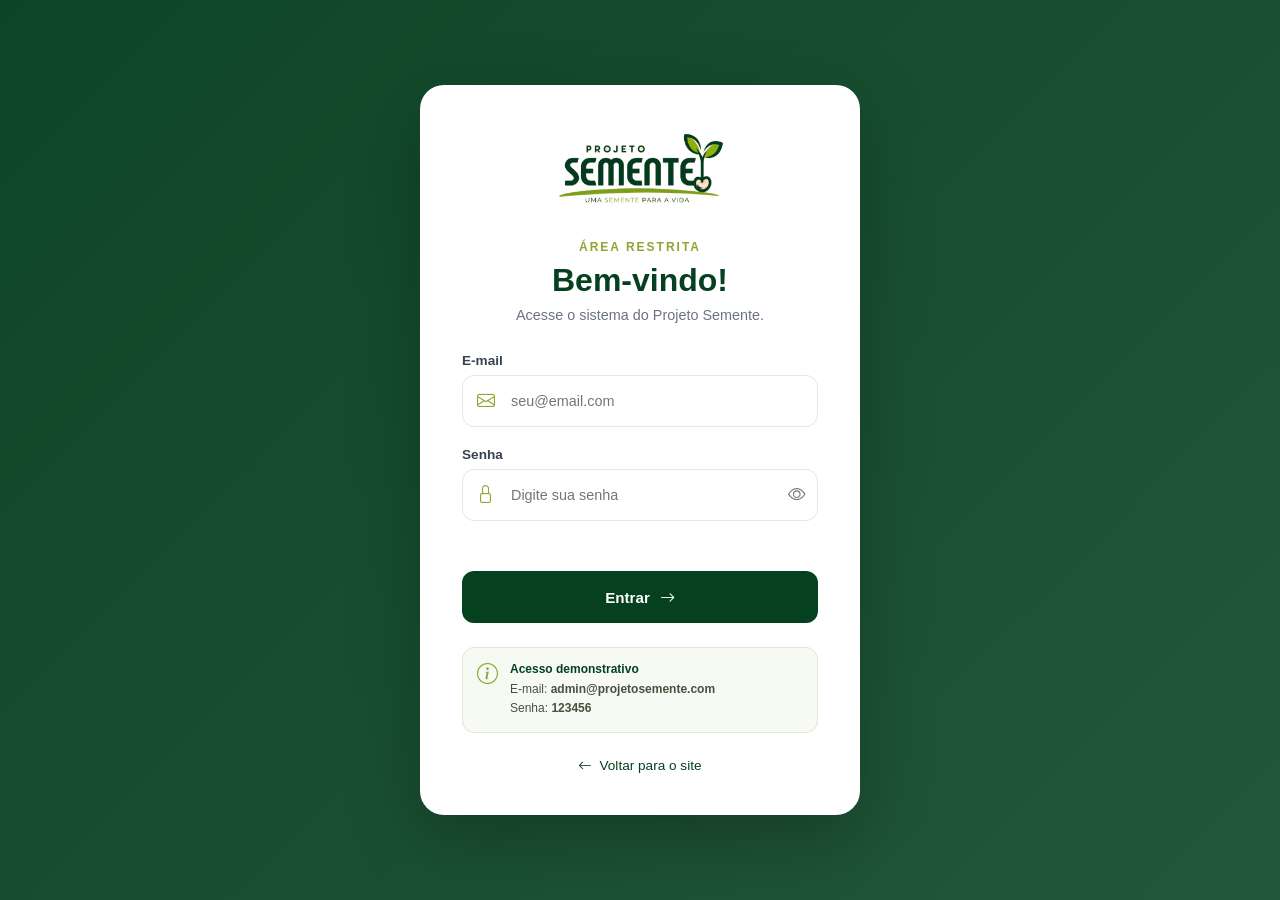
==== commit 1e42eaa7: "Update admin.html" ====
--- a/admin.html
+++ b/admin.html
@@ -52,7 +52,7 @@
         <div class="sidebar-logo">
 
             <img
-                src="assets/img/logo-branca1.png"
+                src="assets/img/logo1.png"
                 alt="Projeto Semente">
 
         </div>
